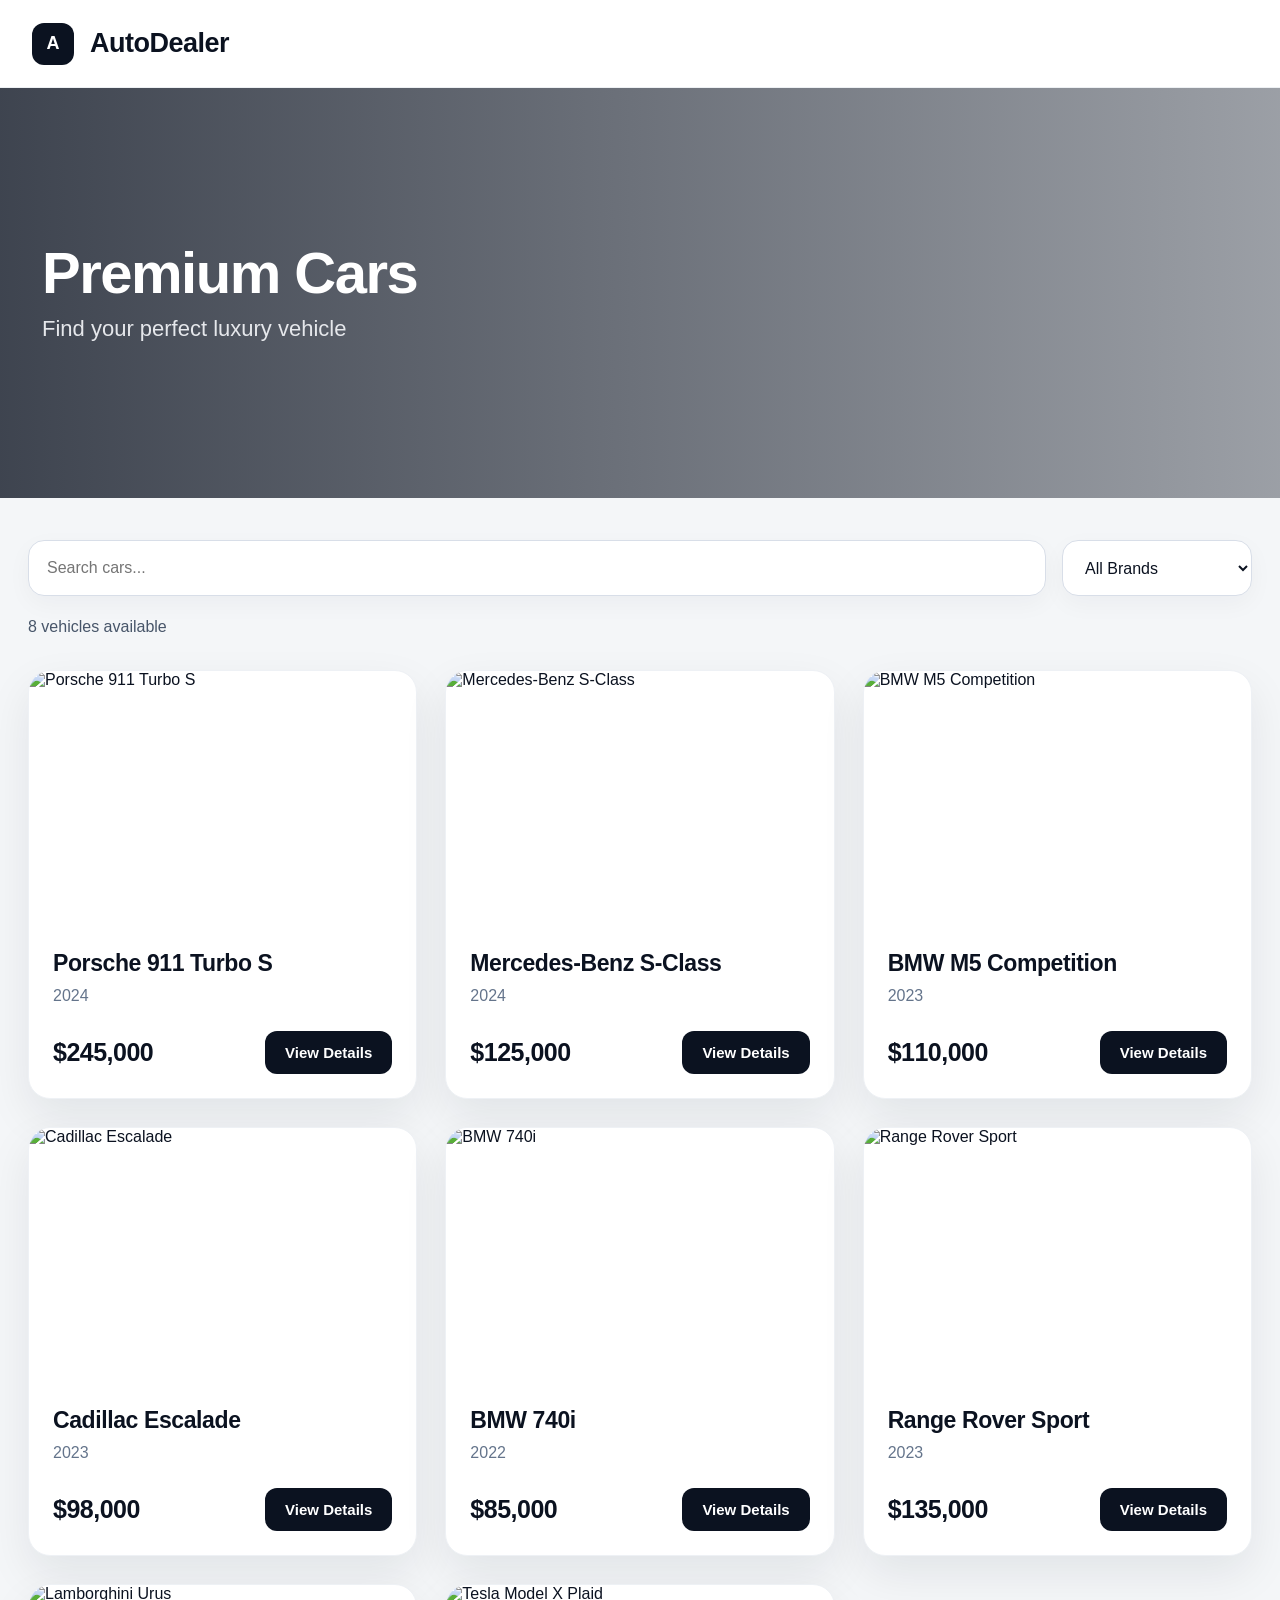
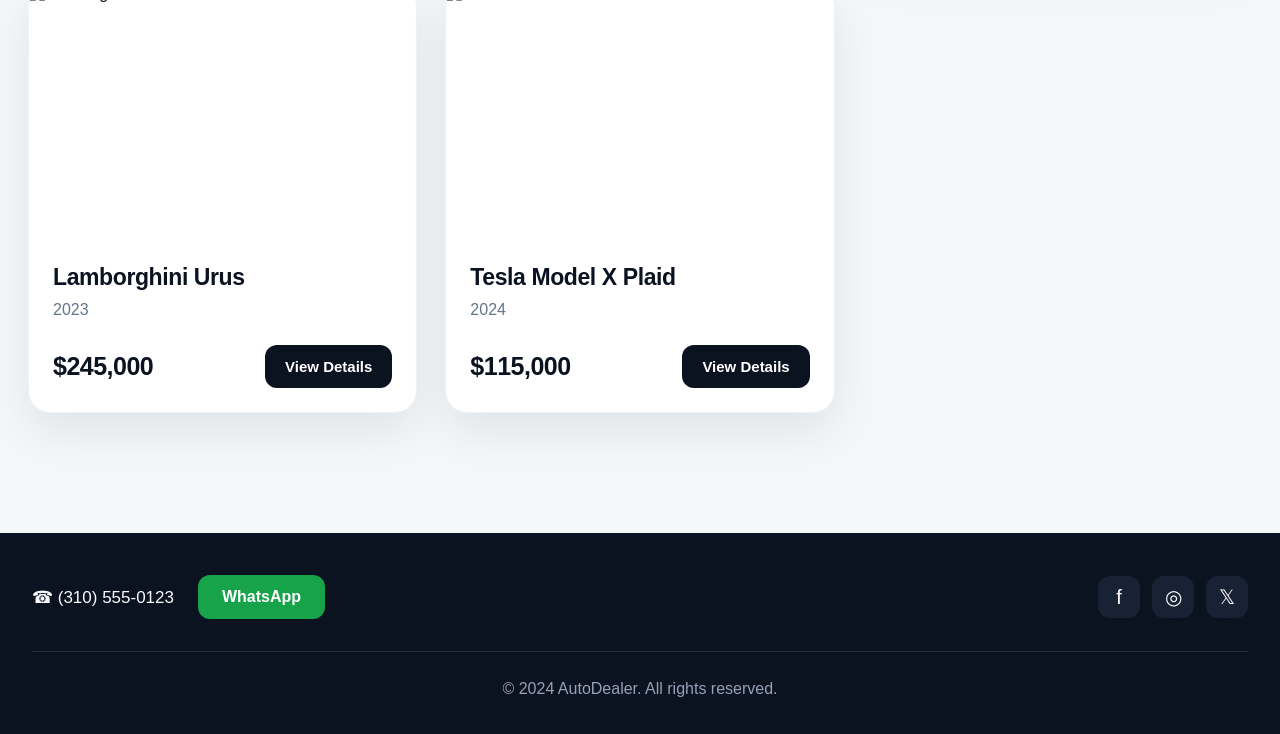
==== index.html @ a1fd7e50 "Initial dealership demo" ====
<!DOCTYPE html>
<html lang="en">
<head>
  <meta charset="UTF-8" />
  <meta name="viewport" content="width=device-width, initial-scale=1.0" />
  <title>AutoDealer</title>
  <link rel="stylesheet" href="style.css" />
</head>
<body>

  <header class="header">
    <div class="logo-box">A</div>
    <h1>AutoDealer</h1>
  </header>

  <section class="hero">
    <div class="hero-overlay">
      <h2>Premium Cars</h2>
      <p>Find your perfect luxury vehicle</p>
    </div>
  </section>

  <main class="container">
    <div class="filters">
      <input type="text" id="searchInput" placeholder="Search cars..." />
      <select id="brandFilter">
        <option value="all">All Brands</option>
      </select>
    </div>

    <p id="carCount" class="car-count"></p>

    <div id="carsGrid" class="cars-grid"></div>
  </main>

  <footer class="footer">
    <div class="footer-top">
      <div class="phone">☎ (310) 555-0123</div>
      <a class="whatsapp" href="https://wa.me/96170123456" target="_blank">WhatsApp</a>

      <div class="socials">
        <a href="#">f</a>
        <a href="#">◎</a>
        <a href="#">𝕏</a>
      </div>
    </div>

    <div class="footer-bottom">
      © 2024 AutoDealer. All rights reserved.
    </div>
  </footer>

  <script src="script.js"></script>
</body>
</html>
---- style.css ----
* {
    margin: 0;
    padding: 0;
    box-sizing: border-box;
  }
  
  body {
    font-family: Inter, Arial, sans-serif;
    background: #f4f6f8;
    color: #0b1220;
  }
  
  .header {
    height: 88px;
    background: #ffffff;
    display: flex;
    align-items: center;
    gap: 16px;
    padding: 0 32px;
    border-bottom: 1px solid #edf0f3;
  }
  
  .logo-box {
    width: 42px;
    height: 42px;
    background: #0b1220;
    color: #ffffff;
    border-radius: 12px;
    display: flex;
    align-items: center;
    justify-content: center;
    font-weight: 800;
    font-size: 18px;
  }
  
  .header h1 {
    font-size: 27px;
    font-weight: 800;
    letter-spacing: -0.5px;
  }
  
  .hero {
    height: 410px;
  
    background:
    linear-gradient(
      90deg,
      rgba(11,18,32,.78),
      rgba(11,18,32,.38)
    ),
    url("https://images.pexels.com/photos/3802510/pexels-photo-3802510.jpeg");
  
    background-size: cover;
    background-position: center;
    background-repeat: no-repeat;
  
    display: flex;
    align-items: center;
  }
  
  .hero-overlay {
    padding-left: 42px;
    color: white;
  }
  
  .hero h2 {
    font-size: 58px;
    line-height: 1;
    font-weight: 900;
    letter-spacing: -1.5px;
    margin-bottom: 14px;
  }
  
  .hero p {
    font-size: 22px;
    color: #e5e7eb;
  }
  
  .container {
    max-width: 1380px;
    margin: 0 auto;
    padding: 42px 28px 120px;
  }
  
  .filters {
    display: grid;
    grid-template-columns: 1fr 190px;
    gap: 16px;
    margin-bottom: 22px;
  }
  
  .filters input,
  .filters select {
    height: 56px;
    border: 1px solid #d8dee8;
    border-radius: 16px;
    padding: 0 18px;
    font-size: 16px;
    background: #ffffff;
    color: #0b1220;
    outline: none;
    box-shadow: 0 8px 24px rgba(15, 23, 42, 0.04);
  }
  
  .filters input:focus,
  .filters select:focus {
    border-color: #0b1220;
  }
  
  .car-count {
    font-size: 16px;
    color: #475569;
    margin-bottom: 34px;
  }
  
  .cars-grid {
    display: grid;
    grid-template-columns: repeat(3, 1fr);
    gap: 28px;
  }
  
  .car-card {
    background: #ffffff;
    border-radius: 22px;
    overflow: hidden;
    border: 1px solid #eef1f5;
    box-shadow: 0 18px 45px rgba(15, 23, 42, 0.08);
    transition: 0.25s ease;
  }
  
  .car-card:hover {
    transform: translateY(-6px);
    box-shadow: 0 24px 60px rgba(15, 23, 42, 0.13);
  }
  
  .car-card img {
    width: 100%;
    height: 255px;
    object-fit: cover;
    display: block;
  }
  
  .car-info {
    padding: 24px;
  }
  
  .car-info h3 {
    font-size: 23px;
    font-weight: 850;
    letter-spacing: -0.4px;
    margin-bottom: 10px;
  }
  
  .year {
    color: #64748b;
    font-size: 16px;
    margin-bottom: 26px;
  }
  
  .car-bottom {
    display: flex;
    align-items: center;
    justify-content: space-between;
    gap: 16px;
  }
  
  .price {
    font-size: 25px;
    font-weight: 900;
    letter-spacing: -0.5px;
  }
  
  .details-btn {
    background: #0b1220;
    color: #ffffff;
    padding: 13px 20px;
    border-radius: 12px;
    text-decoration: none;
    font-size: 15px;
    font-weight: 800;
    transition: 0.2s ease;
    white-space: nowrap;
  }
  
  .details-btn:hover {
    background: #1e293b;
  }
  
  .footer {
    background: #0b1220;
    color: white;
    padding: 42px 32px 36px;
  }
  
  .footer-top {
    max-width: 1380px;
    margin: 0 auto;
    display: flex;
    align-items: center;
    gap: 24px;
  }
  
  .phone {
    font-size: 17px;
    color: #f8fafc;
  }
  
  .whatsapp {
    background: #16a34a;
    color: white;
    text-decoration: none;
    padding: 13px 24px;
    border-radius: 12px;
    font-weight: 800;
  }
  
  .socials {
    margin-left: auto;
    display: flex;
    gap: 12px;
  }
  
  .socials a {
    width: 42px;
    height: 42px;
    background: #182235;
    color: white;
    text-decoration: none;
    border-radius: 12px;
    display: flex;
    align-items: center;
    justify-content: center;
    font-size: 20px;
  }
  
  .footer-bottom {
    max-width: 1380px;
    margin: 32px auto 0;
    border-top: 1px solid #1f2a3d;
    padding-top: 28px;
    text-align: center;
    color: #94a3b8;
  }
  .details-page {
    max-width: 1380px;
    margin: 0 auto;
    padding: 42px 28px 100px;
  }
  
  .back-link {
    display: inline-block;
    margin-bottom: 28px;
    color: #334155;
    text-decoration: none;
    font-size: 17px;
    font-weight: 600;
  }
  
  .details-card {
    background: #ffffff;
    border: 1px solid #eef1f5;
    border-radius: 24px;
    overflow: hidden;
    box-shadow: 0 22px 55px rgba(15, 23, 42, 0.08);
  }
  
  .main-image-wrap {
    height: 480px;
    background: #e5e7eb;
  }
  
  .main-image-wrap img {
    width: 100%;
    height: 100%;
    object-fit: cover;
  }
  
  .thumbs {
    display: flex;
    gap: 12px;
    padding: 20px;
    background: #f8fafc;
  }
  
  .thumb {
    width: 100px;
    height: 76px;
    border: 2px solid transparent;
    border-radius: 12px;
    overflow: hidden;
    padding: 0;
    cursor: pointer;
    background: white;
  }
  
  .thumb.active {
    border-color: #0b1220;
  }
  
  .thumb img {
    width: 100%;
    height: 100%;
    object-fit: cover;
  }
  
  .details-info {
    display: flex;
    justify-content: space-between;
    gap: 30px;
    padding: 44px 40px 24px;
  }
  
  .details-info h2 {
    font-size: 42px;
    font-weight: 900;
    letter-spacing: -1px;
    margin-bottom: 12px;
  }
  
  .details-year {
    font-size: 18px;
    color: #64748b;
  }
  
  .details-price {
    font-size: 42px;
    font-weight: 900;
    letter-spacing: -1px;
  }
  
  .section-title {
    padding: 0 40px;
    margin-top: 30px;
    font-size: 26px;
  }
  
  .specs {
    display: grid;
    grid-template-columns: repeat(3, 1fr);
    padding: 26px 40px 34px;
    gap: 30px;
  }
  
  .specs span {
    display: block;
    color: #64748b;
    font-size: 16px;
    margin-bottom: 8px;
  }
  
  .specs strong {
    font-size: 18px;
  }
  
  .line {
    height: 1px;
    background: #e2e8f0;
    margin: 0 40px;
  }
  
  .description {
    padding: 22px 40px 30px;
    font-size: 20px;
    line-height: 1.7;
    color: #334155;
  }
  
  .details-actions {
    display: grid;
    grid-template-columns: 1fr 200px;
    gap: 16px;
    padding: 0 40px 40px;
  }
  
  .whatsapp-big {
    height: 60px;
    background: #16a34a;
    color: white;
    border-radius: 12px;
    text-decoration: none;
    display: flex;
    align-items: center;
    justify-content: center;
    font-weight: 800;
    font-size: 18px;
  }
  
  .back-btn {
    height: 60px;
    background: #f1f5f9;
    color: #0b1220;
    border-radius: 12px;
    text-decoration: none;
    display: flex;
    align-items: center;
    justify-content: center;
    font-weight: 800;
  }
  .admin-page {
    max-width: 1200px;
    margin: 0 auto;
    padding: 45px 28px 100px;
  }
  
  .admin-top {
    display: flex;
    justify-content: space-between;
    align-items: center;
    margin-bottom: 35px;
  }
  
  .admin-top h2 {
    font-size: 38px;
    font-weight: 900;
  }
  
  .admin-top p {
    color: #64748b;
    margin-top: 8px;
  }
  
  .back-btn-admin {
    background: #0b1220;
    color: white;
    text-decoration: none;
    padding: 14px 22px;
    border-radius: 12px;
    font-weight: 800;
  }
  
  .admin-form {
    background: white;
    border: 1px solid #eef1f5;
    border-radius: 24px;
    padding: 28px;
    display: grid;
    grid-template-columns: repeat(2, 1fr);
    gap: 18px;
    box-shadow: 0 18px 45px rgba(15, 23, 42, 0.08);
    margin-bottom: 40px;
  }
  
  .admin-form input,
  .admin-form textarea {
    height: 54px;
    border: 1px solid #d8dee8;
    border-radius: 14px;
    padding: 0 16px;
    font-size: 15px;
    outline: none;
  }
  
  .admin-form textarea {
    grid-column: span 2;
    height: 120px;
    padding-top: 16px;
    resize: none;
  }
  
  .admin-form button {
    grid-column: span 2;
    height: 58px;
    background: #0b1220;
    color: white;
    border: none;
    border-radius: 14px;
    font-size: 17px;
    font-weight: 900;
    cursor: pointer;
  }
  
  .admin-cars-list {
    display: grid;
    gap: 18px;
  }
  
  .admin-car-item {
    background: white;
    border: 1px solid #eef1f5;
    border-radius: 20px;
    padding: 18px;
    display: grid;
    grid-template-columns: 130px 1fr auto;
    gap: 20px;
    align-items: center;
    box-shadow: 0 12px 30px rgba(15, 23, 42, 0.06);
  }
  
  .admin-car-item img {
    width: 130px;
    height: 90px;
    object-fit: cover;
    border-radius: 14px;
  }
  
  .admin-car-item h3 {
    font-size: 20px;
    margin-bottom: 6px;
  }
  
  .admin-car-item p {
    color: #64748b;
  }
  
  .admin-actions {
    display: flex;
    gap: 10px;
  }
  
  .edit-btn,
  .delete-btn {
    border: none;
    padding: 12px 18px;
    border-radius: 12px;
    font-weight: 800;
    cursor: pointer;
  }
  
  .edit-btn {
    background: #f1f5f9;
    color: #0b1220;
  }
  
  .delete-btn {
    background: #ef4444;
    color: white;
  }
  /* MOBILE FIX */
@media (max-width: 700px) {
    body {
      background: #f6f7f9;
    }
  
    .header {
      height: 86px;
      padding: 0 22px;
    }
  
    .logo-box {
      width: 34px;
      height: 34px;
      border-radius: 7px;
      font-size: 15px;
    }
  
    .header h1 {
      font-size: 21px;
    }
  
    .hero {
      height: 255px;
      background-position: center;
    }
  
    .hero-overlay {
      padding-left: 22px;
    }
  
    .hero h2 {
      font-size: 30px;
      letter-spacing: -0.5px;
    }
  
    .hero p {
      font-size: 16px;
    }
  
    .container {
      padding: 26px 14px 70px;
    }
  
    .filters {
      grid-template-columns: 1fr;
      gap: 12px;
    }
  
    .filters input,
    .filters select {
      height: 45px;
      border-radius: 9px;
      font-size: 13px;
    }
  
    .car-count {
      font-size: 13px;
      margin-bottom: 28px;
    }
  
    .cars-grid {
      grid-template-columns: 1fr;
      gap: 26px;
    }
  
    .car-card {
      border-radius: 8px;
      box-shadow: 0 8px 20px rgba(15, 23, 42, 0.1);
    }
  
    .car-card img {
      height: 150px;
    }
  
    .car-info {
      padding: 18px 14px;
    }
  
    .car-info h3 {
      font-size: 16px;
    }
  
    .year {
      font-size: 13px;
      margin-bottom: 18px;
    }
  
    .price {
      font-size: 20px;
    }
  
    .details-btn {
      font-size: 12px;
      padding: 10px 14px;
      border-radius: 5px;
      background: #2563eb;
    }
  
    .footer {
      padding: 28px 14px 26px;
    }
  
    .footer-top {
      flex-direction: column;
      justify-content: center;
      gap: 16px;
    }
  
    .phone {
      font-size: 13px;
    }
  
    .whatsapp {
      padding: 10px 18px;
      border-radius: 5px;
      font-size: 13px;
    }
  
    .socials {
      margin-left: 0;
      gap: 10px;
    }
  
    .socials a {
      width: 30px;
      height: 30px;
      border-radius: 5px;
      font-size: 15px;
    }
  
    .footer-bottom {
      font-size: 12px;
      margin-top: 22px;
      padding-top: 22px;
    }
  
    /* DETAILS MOBILE */
    .details-page {
      padding: 26px 14px 70px;
    }
  
    .back-link {
      font-size: 14px;
      margin-bottom: 20px;
    }
  
    .details-card {
      border-radius: 8px;
    }
  
    .main-image-wrap {
      height: 300px;
    }
  
    .thumbs {
      display: none;
    }
  
    .details-info {
      padding: 24px 26px 10px;
      display: grid;
      grid-template-columns: 1fr auto;
      align-items: start;
      gap: 18px;
    }
  
    .details-info h2 {
      font-size: 26px;
      line-height: 1.1;
    }
  
    .details-price {
      font-size: 26px;
      white-space: nowrap;
    }
  
    .details-year {
      font-size: 14px;
    }
  
    .section-title {
      padding: 0 26px;
      font-size: 18px;
      margin-top: 26px;
    }
  
    .specs {
      grid-template-columns: repeat(3, 1fr);
      padding: 18px 26px 24px;
      gap: 12px;
    }
  
    .specs span {
      font-size: 11px;
    }
  
    .specs strong {
      font-size: 12px;
    }
  
    .line {
      margin: 0 26px;
    }
  
    .description {
      padding: 18px 26px 26px;
      font-size: 14px;
      line-height: 1.6;
    }
  
    .details-actions {
      grid-template-columns: 1fr 1fr;
      padding: 0 26px 26px;
      gap: 10px;
    }
  
    .whatsapp-big,
    .back-btn {
      height: 58px;
      font-size: 13px;
      border-radius: 5px;
      text-align: center;
      padding: 0 10px;
    }
  }
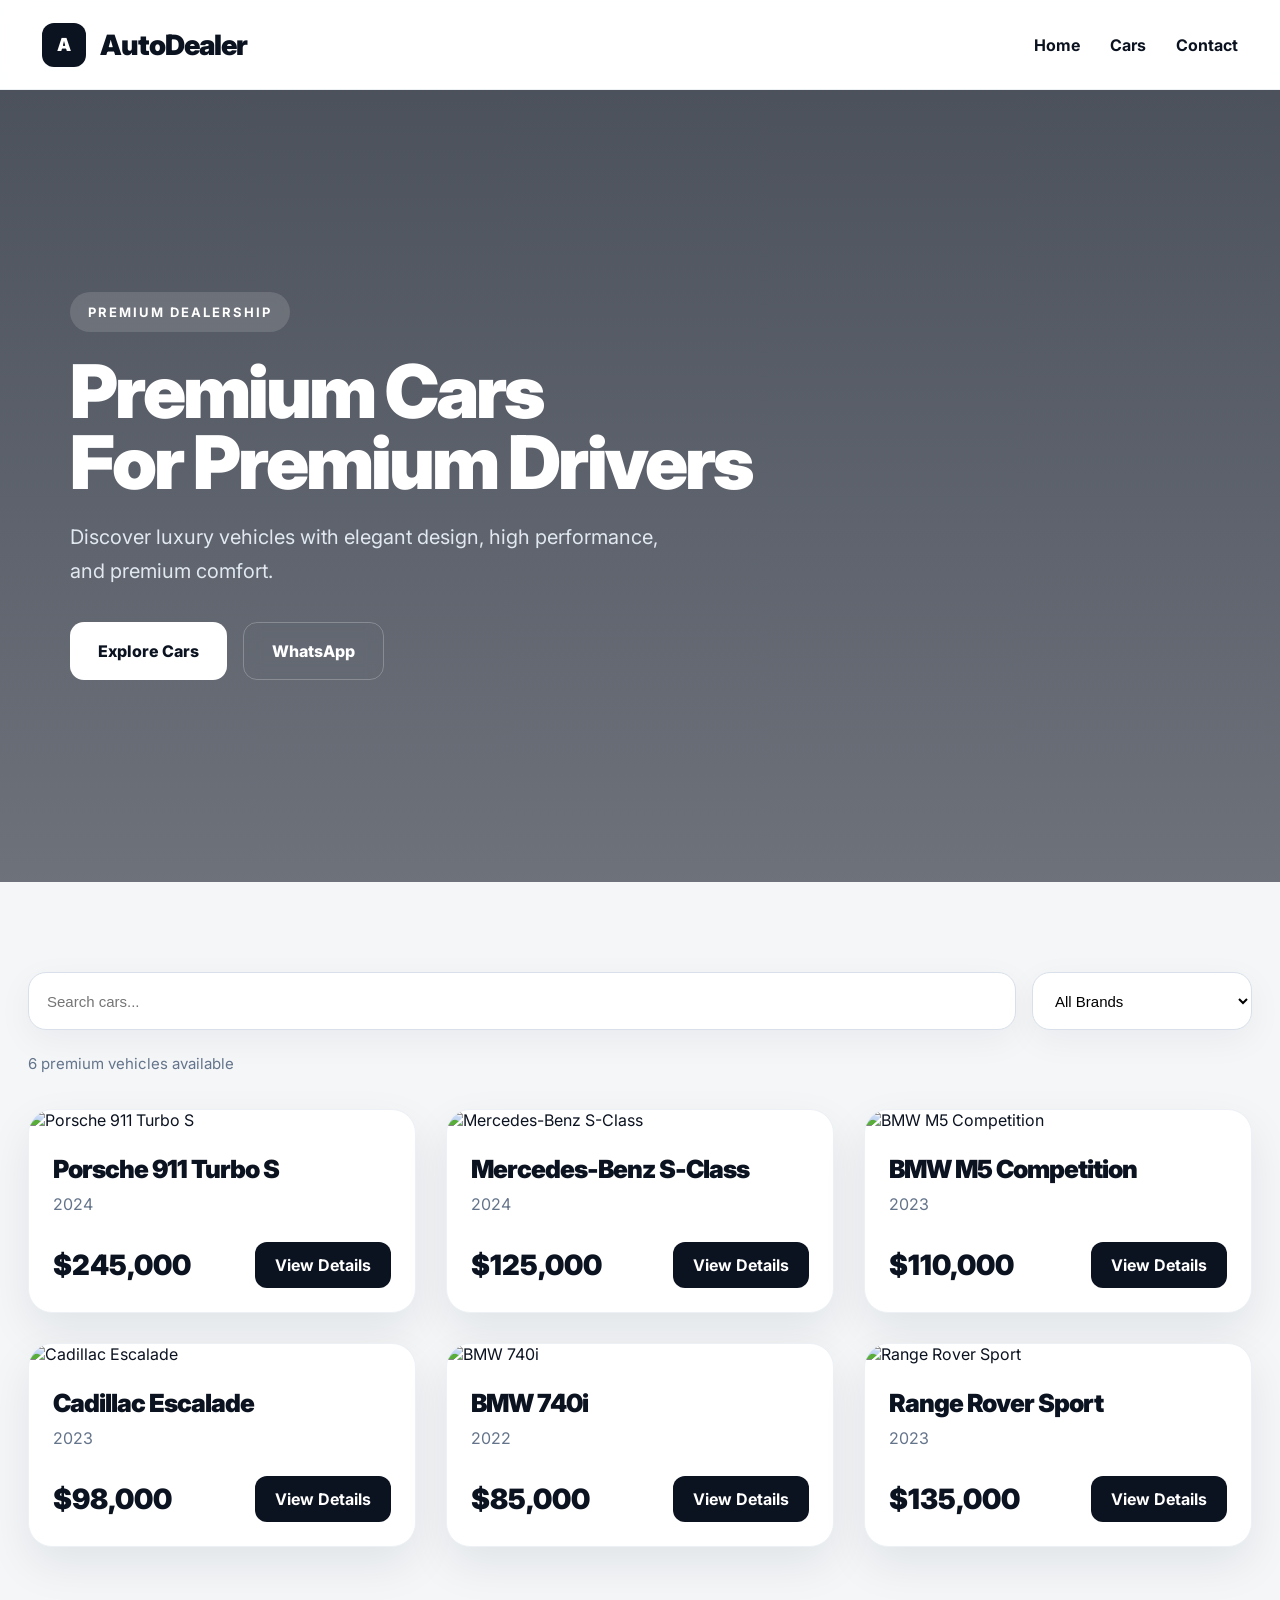
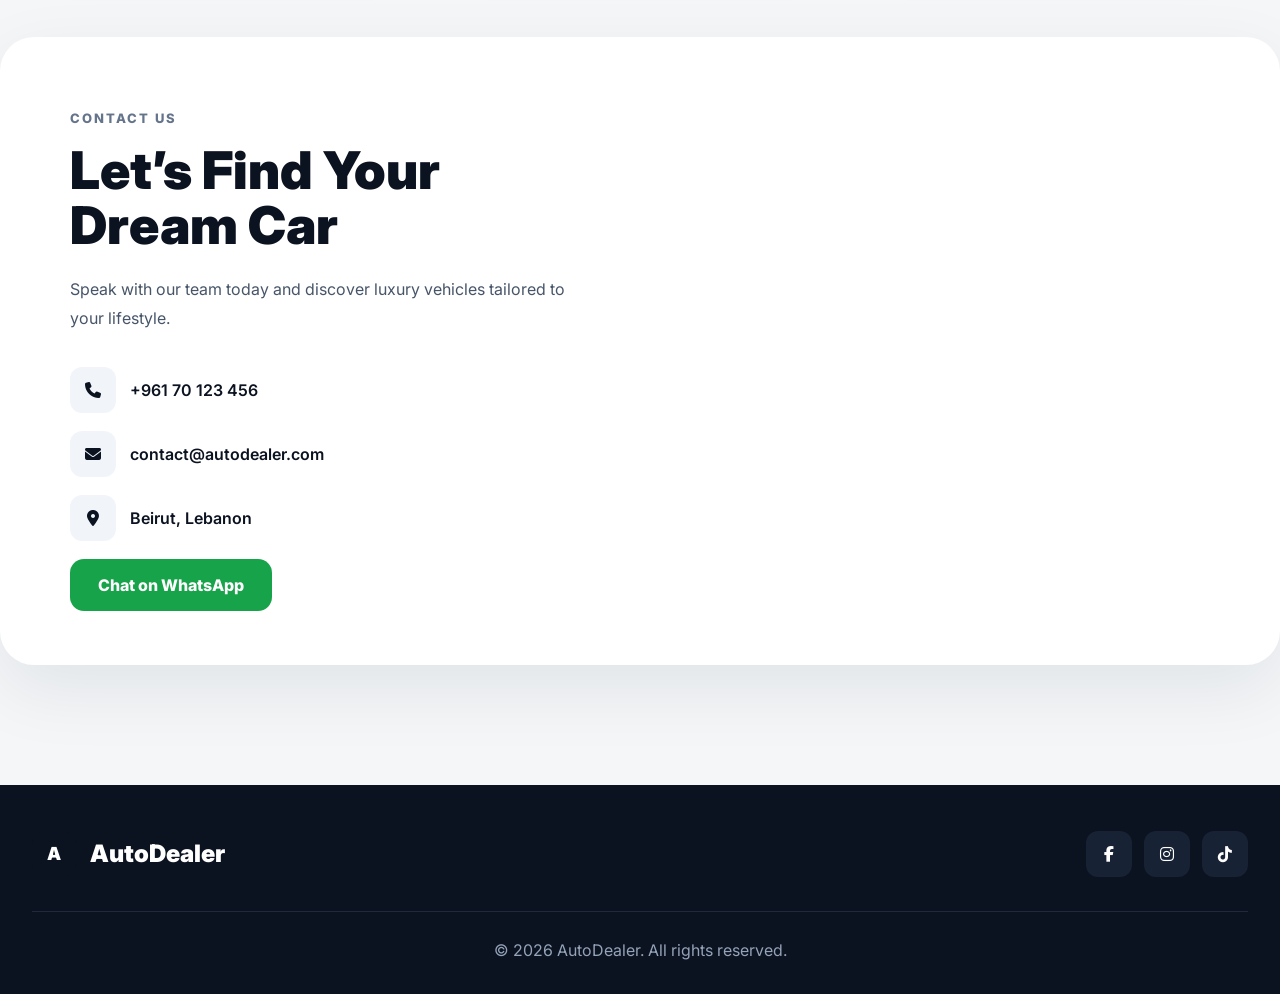
==== commit 77f5ef57: "update" ====
--- a/index.html
+++ b/index.html
@@ -3,53 +3,205 @@
 <head>
   <meta charset="UTF-8" />
   <meta name="viewport" content="width=device-width, initial-scale=1.0" />
+
   <title>AutoDealer</title>
+
+  <!-- FONT -->
+  <link rel="preconnect" href="https://fonts.googleapis.com">
+  <link rel="preconnect" href="https://fonts.gstatic.com" crossorigin>
+
+  <link href="https://fonts.googleapis.com/css2?family=Inter:wght@400;500;600;700;800;900&display=swap" rel="stylesheet">
+
+  <!-- ICONS -->
+  <link
+    rel="stylesheet"
+    href="https://cdnjs.cloudflare.com/ajax/libs/font-awesome/6.5.2/css/all.min.css"
+  />
+
   <link rel="stylesheet" href="style.css" />
 </head>
+
 <body>
 
+  <!-- LOADER -->
+  <div class="loader" id="loader">
+    <div class="loader-content">
+      <div class="loader-logo">A</div>
+      <p>AutoDealer</p>
+    </div>
+  </div>
+
+  <!-- HEADER -->
   <header class="header">
-    <div class="logo-box">A</div>
-    <h1>AutoDealer</h1>
+    <div class="header-left">
+      <div class="logo-box">A</div>
+      <h1>AutoDealer</h1>
+    </div>
+
+    <nav class="nav">
+      <a href="#home">Home</a>
+      <a href="#cars">Cars</a>
+      <a href="#contact">Contact</a>
+    </nav>
   </header>
 
-  <section class="hero">
+  <!-- HERO -->
+  <section class="hero" id="home">
+
     <div class="hero-overlay">
-      <h2>Premium Cars</h2>
-      <p>Find your perfect luxury vehicle</p>
-    </div>
+
+      <span class="hero-tag">
+        PREMIUM DEALERSHIP
+      </span>
+
+      <h2>
+        Premium Cars <br />
+        For Premium Drivers
+      </h2>
+
+      <p>
+        Discover luxury vehicles with elegant design,
+        high performance, and premium comfort.
+      </p>
+
+      <div class="hero-buttons">
+        <a href="#cars" class="hero-btn dark-btn">
+          Explore Cars
+        </a>
+
+        <a
+          href="https://wa.me/96170123456"
+          target="_blank"
+          class="hero-btn light-btn"
+        >
+          WhatsApp
+        </a>
+      </div>
+
+    </div>
+
   </section>
 
-  <main class="container">
-    <div class="filters">
-      <input type="text" id="searchInput" placeholder="Search cars..." />
+  <!-- MAIN -->
+  <main class="container" id="cars">
+
+    <!-- FILTERS -->
+    <div class="filters fade-up">
+
+      <input
+        type="text"
+        id="searchInput"
+        placeholder="Search cars..."
+      />
+
       <select id="brandFilter">
         <option value="all">All Brands</option>
       </select>
-    </div>
-
-    <p id="carCount" class="car-count"></p>
-
+
+    </div>
+
+    <p id="carCount" class="car-count fade-up"></p>
+
+    <!-- CARS -->
     <div id="carsGrid" class="cars-grid"></div>
+
   </main>
 
+  <!-- CONTACT SECTION -->
+  <section class="contact-section fade-up" id="contact">
+
+    <div class="contact-left">
+
+      <span class="contact-small">
+        CONTACT US
+      </span>
+
+      <h2>
+        Let’s Find Your <br />
+        Dream Car
+      </h2>
+
+      <p>
+        Speak with our team today and discover luxury
+        vehicles tailored to your lifestyle.
+      </p>
+
+      <div class="contact-items">
+
+        <div class="contact-item">
+          <i class="fa-solid fa-phone"></i>
+          <span>+961 70 123 456</span>
+        </div>
+
+        <div class="contact-item">
+          <i class="fa-solid fa-envelope"></i>
+          <span>contact@autodealer.com</span>
+        </div>
+
+        <div class="contact-item">
+          <i class="fa-solid fa-location-dot"></i>
+          <span>Beirut, Lebanon</span>
+        </div>
+
+      </div>
+
+      <a
+        href="https://wa.me/96170123456"
+        target="_blank"
+        class="contact-whatsapp"
+      >
+        Chat on WhatsApp
+      </a>
+
+    </div>
+
+    <div class="contact-right">
+
+      <iframe
+        src="https://www.google.com/maps?q=beirut%20lebanon&output=embed"
+        loading="lazy"
+        allowfullscreen
+      ></iframe>
+
+    </div>
+
+  </section>
+
+  <!-- FOOTER -->
   <footer class="footer">
+
     <div class="footer-top">
-      <div class="phone">☎ (310) 555-0123</div>
-      <a class="whatsapp" href="https://wa.me/96170123456" target="_blank">WhatsApp</a>
+
+      <div class="footer-brand">
+        <div class="logo-box">A</div>
+        <h3>AutoDealer</h3>
+      </div>
 
       <div class="socials">
-        <a href="#">f</a>
-        <a href="#">◎</a>
-        <a href="#">𝕏</a>
-      </div>
+
+        <a href="#">
+          <i class="fab fa-facebook-f"></i>
+        </a>
+
+        <a href="#">
+          <i class="fab fa-instagram"></i>
+        </a>
+
+        <a href="#">
+          <i class="fab fa-tiktok"></i>
+        </a>
+
+      </div>
+
     </div>
 
     <div class="footer-bottom">
-      © 2024 AutoDealer. All rights reserved.
-    </div>
+      © 2026 AutoDealer. All rights reserved.
+    </div>
+
   </footer>
 
   <script src="script.js"></script>
+
 </body>
 </html>
--- a/style.css
+++ b/style.css
@@ -1,753 +1,679 @@
 * {
-    margin: 0;
-    padding: 0;
-    box-sizing: border-box;
-  }
-  
-  body {
-    font-family: Inter, Arial, sans-serif;
-    background: #f4f6f8;
-    color: #0b1220;
-  }
-  
-  .header {
-    height: 88px;
-    background: #ffffff;
-    display: flex;
-    align-items: center;
-    gap: 16px;
-    padding: 0 32px;
-    border-bottom: 1px solid #edf0f3;
-  }
-  
-  .logo-box {
-    width: 42px;
-    height: 42px;
-    background: #0b1220;
-    color: #ffffff;
-    border-radius: 12px;
-    display: flex;
-    align-items: center;
-    justify-content: center;
-    font-weight: 800;
-    font-size: 18px;
-  }
-  
-  .header h1 {
-    font-size: 27px;
-    font-weight: 800;
-    letter-spacing: -0.5px;
-  }
-  
-  .hero {
-    height: 410px;
-  
-    background:
+  margin: 0;
+  padding: 0;
+  box-sizing: border-box;
+}
+
+html {
+  scroll-behavior: smooth;
+}
+
+body {
+  font-family: "Inter", sans-serif;
+  background: #f4f6f8;
+  color: #0b1220;
+  overflow-x: hidden;
+}
+
+/* LOADER */
+
+.loader {
+  position: fixed;
+  inset: 0;
+  background: #0b1220;
+  z-index: 9999;
+
+  display: flex;
+  align-items: center;
+  justify-content: center;
+
+  transition: 0.5s ease;
+}
+
+.loader.hide {
+  opacity: 0;
+  visibility: hidden;
+}
+
+.loader-content {
+  text-align: center;
+}
+
+.loader-logo {
+  width: 82px;
+  height: 82px;
+  border-radius: 24px;
+  background: white;
+  color: #0b1220;
+
+  display: flex;
+  align-items: center;
+  justify-content: center;
+
+  font-size: 34px;
+  font-weight: 900;
+
+  margin: 0 auto 18px;
+
+  animation: pulse 1.2s infinite;
+}
+
+.loader-content p {
+  color: white;
+  font-size: 18px;
+  font-weight: 700;
+  letter-spacing: 3px;
+}
+
+@keyframes pulse {
+  0% {
+    transform: scale(1);
+  }
+
+  50% {
+    transform: scale(1.08);
+  }
+
+  100% {
+    transform: scale(1);
+  }
+}
+
+/* HEADER */
+
+.header {
+  height: 90px;
+  background: rgba(255,255,255,0.92);
+
+  backdrop-filter: blur(10px);
+
+  position: sticky;
+  top: 0;
+  z-index: 1000;
+
+  display: flex;
+  align-items: center;
+  justify-content: space-between;
+
+  padding: 0 42px;
+
+  border-bottom: 1px solid #edf0f3;
+}
+
+.header-left {
+  display: flex;
+  align-items: center;
+  gap: 14px;
+}
+
+.logo-box {
+  width: 44px;
+  height: 44px;
+
+  border-radius: 12px;
+
+  background: #0b1220;
+  color: white;
+
+  display: flex;
+  align-items: center;
+  justify-content: center;
+
+  font-weight: 900;
+  font-size: 18px;
+}
+
+.header h1 {
+  font-size: 28px;
+  font-weight: 900;
+  letter-spacing: -1px;
+}
+
+.nav {
+  display: flex;
+  gap: 30px;
+}
+
+.nav a {
+  text-decoration: none;
+  color: #0b1220;
+  font-weight: 700;
+  position: relative;
+}
+
+.nav a::after {
+  content: "";
+  position: absolute;
+  left: 0;
+  bottom: -6px;
+
+  width: 0%;
+  height: 2px;
+
+  background: #0b1220;
+
+  transition: 0.3s ease;
+}
+
+.nav a:hover::after {
+  width: 100%;
+}
+
+/* HERO */
+
+.hero {
+  min-height: 88vh;
+
+  background:
     linear-gradient(
-      90deg,
-      rgba(11,18,32,.78),
-      rgba(11,18,32,.38)
+      rgba(11,18,32,.72),
+      rgba(11,18,32,.58)
     ),
     url("https://images.pexels.com/photos/3802510/pexels-photo-3802510.jpeg");
-  
-    background-size: cover;
-    background-position: center;
-    background-repeat: no-repeat;
-  
-    display: flex;
-    align-items: center;
-  }
-  
+
+  background-size: cover;
+  background-position: center;
+
+  display: flex;
+  align-items: center;
+
+  position: relative;
+}
+
+.hero-overlay {
+  max-width: 760px;
+  padding-left: 70px;
+
+  animation: heroFade 1s ease;
+}
+
+@keyframes heroFade {
+  from {
+    opacity: 0;
+    transform: translateY(30px);
+  }
+
+  to {
+    opacity: 1;
+    transform: translateY(0);
+  }
+}
+
+.hero-tag {
+  display: inline-block;
+
+  background: rgba(255,255,255,0.14);
+
+  color: white;
+
+  padding: 12px 18px;
+
+  border-radius: 999px;
+
+  font-size: 13px;
+  font-weight: 700;
+  letter-spacing: 2px;
+
+  margin-bottom: 24px;
+
+  backdrop-filter: blur(6px);
+}
+
+.hero h2 {
+  font-size: 74px;
+  line-height: 0.96;
+  color: white;
+
+  font-weight: 900;
+  letter-spacing: -3px;
+
+  margin-bottom: 22px;
+}
+
+.hero p {
+  font-size: 20px;
+  line-height: 1.7;
+  color: #e2e8f0;
+
+  max-width: 620px;
+
+  margin-bottom: 34px;
+}
+
+.hero-buttons {
+  display: flex;
+  gap: 16px;
+}
+
+.hero-btn {
+  height: 58px;
+  padding: 0 28px;
+
+  border-radius: 14px;
+
+  display: flex;
+  align-items: center;
+  justify-content: center;
+
+  text-decoration: none;
+  font-weight: 800;
+
+  transition: 0.3s ease;
+}
+
+.dark-btn {
+  background: white;
+  color: #0b1220;
+}
+
+.dark-btn:hover {
+  transform: translateY(-3px);
+}
+
+.light-btn {
+  border: 1px solid rgba(255,255,255,0.24);
+  color: white;
+  backdrop-filter: blur(8px);
+}
+
+.light-btn:hover {
+  background: rgba(255,255,255,0.08);
+}
+
+/* MAIN */
+
+.container {
+  max-width: 1380px;
+  margin: 0 auto;
+  padding: 90px 28px;
+}
+
+/* FILTERS */
+
+.filters {
+  display: grid;
+  grid-template-columns: 1fr 220px;
+  gap: 16px;
+
+  margin-bottom: 24px;
+}
+
+.filters input,
+.filters select {
+  height: 58px;
+
+  border-radius: 18px;
+
+  border: 1px solid #d9e0ea;
+
+  background: white;
+
+  padding: 0 18px;
+
+  font-size: 15px;
+
+  outline: none;
+
+  transition: 0.3s ease;
+
+  box-shadow: 0 10px 35px rgba(15,23,42,0.05);
+}
+
+.filters input:focus,
+.filters select:focus {
+  border-color: #0b1220;
+}
+
+.car-count {
+  color: #64748b;
+  margin-bottom: 36px;
+  font-size: 15px;
+}
+
+/* CARS GRID */
+
+.cars-grid {
+  display: grid;
+  grid-template-columns: repeat(3, 1fr);
+  gap: 30px;
+}
+
+.car-card {
+  background: white;
+
+  border-radius: 24px;
+
+  overflow: hidden;
+
+  border: 1px solid #edf1f5;
+
+  box-shadow: 0 18px 45px rgba(15,23,42,0.08);
+
+  transition: 0.35s ease;
+
+  cursor: pointer;
+}
+
+.car-card:hover {
+  transform: translateY(-8px);
+  box-shadow: 0 24px 65px rgba(15,23,42,0.13);
+}
+
+.car-card img {
+  width: 100%;
+  height: 260px;
+  object-fit: cover;
+
+  transition: 0.4s ease;
+}
+
+.car-card:hover img {
+  transform: scale(1.04);
+}
+
+.car-info {
+  padding: 24px;
+}
+
+.car-info h3 {
+  font-size: 25px;
+  font-weight: 900;
+  letter-spacing: -1px;
+
+  margin-bottom: 10px;
+}
+
+.year {
+  color: #64748b;
+  margin-bottom: 28px;
+}
+
+.car-bottom {
+  display: flex;
+  align-items: center;
+  justify-content: space-between;
+  gap: 14px;
+}
+
+.price {
+  font-size: 28px;
+  font-weight: 900;
+}
+
+.details-btn {
+  background: #0b1220;
+  color: white;
+
+  text-decoration: none;
+
+  padding: 13px 20px;
+
+  border-radius: 12px;
+
+  font-weight: 700;
+
+  transition: 0.3s ease;
+}
+
+.details-btn:hover {
+  background: #1e293b;
+}
+
+/* CONTACT */
+
+.contact-section {
+  max-width: 1380px;
+  margin: 0 auto 120px;
+
+  background: white;
+
+  border-radius: 34px;
+
+  overflow: hidden;
+
+  display: grid;
+  grid-template-columns: 1fr 1fr;
+
+  box-shadow: 0 24px 70px rgba(15,23,42,0.08);
+}
+
+.contact-left {
+  padding: 70px;
+}
+
+.contact-small {
+  display: inline-block;
+
+  font-size: 13px;
+  font-weight: 800;
+
+  letter-spacing: 2px;
+
+  color: #64748b;
+
+  margin-bottom: 18px;
+}
+
+.contact-left h2 {
+  font-size: 52px;
+  line-height: 1.05;
+
+  font-weight: 900;
+
+  margin-bottom: 22px;
+}
+
+.contact-left p {
+  color: #475569;
+  line-height: 1.8;
+
+  margin-bottom: 34px;
+}
+
+.contact-items {
+  display: flex;
+  flex-direction: column;
+  gap: 18px;
+
+  margin-bottom: 34px;
+}
+
+.contact-item {
+  display: flex;
+  align-items: center;
+  gap: 14px;
+
+  font-weight: 600;
+}
+
+.contact-item i {
+  width: 46px;
+  height: 46px;
+
+  border-radius: 12px;
+
+  background: #f1f5f9;
+  color: #0b1220;
+
+  display: flex;
+  align-items: center;
+  justify-content: center;
+}
+
+.contact-whatsapp {
+  width: fit-content;
+
+  background: #16a34a;
+  color: white;
+
+  text-decoration: none;
+
+  padding: 16px 28px;
+
+  border-radius: 14px;
+
+  font-weight: 800;
+
+  transition: 0.3s ease;
+}
+
+.contact-whatsapp:hover {
+  transform: translateY(-3px);
+}
+
+.contact-right iframe {
+  width: 100%;
+  height: 100%;
+  border: none;
+}
+
+/* FOOTER */
+
+.footer {
+  background: #0b1220;
+  color: white;
+
+  padding: 46px 32px 34px;
+}
+
+.footer-top {
+  max-width: 1380px;
+  margin: 0 auto;
+
+  display: flex;
+  align-items: center;
+  justify-content: space-between;
+}
+
+.footer-brand {
+  display: flex;
+  align-items: center;
+  gap: 14px;
+}
+
+.footer-brand h3 {
+  font-size: 24px;
+  font-weight: 900;
+}
+
+.socials {
+  display: flex;
+  gap: 12px;
+}
+
+.socials a {
+  width: 46px;
+  height: 46px;
+
+  border-radius: 12px;
+
+  background: #182235;
+  color: white;
+
+  display: flex;
+  align-items: center;
+  justify-content: center;
+
+  text-decoration: none;
+
+  transition: 0.3s ease;
+}
+
+.socials a:hover {
+  transform: translateY(-3px);
+  background: #243247;
+}
+
+.footer-bottom {
+  max-width: 1380px;
+  margin: 34px auto 0;
+
+  border-top: 1px solid #1f2a3d;
+
+  padding-top: 28px;
+
+  text-align: center;
+
+  color: #94a3b8;
+}
+
+/* SCROLL ANIMATIONS */
+
+.fade-up {
+  opacity: 0;
+  transform: translateY(40px);
+
+  transition: all 0.8s ease;
+}
+
+.fade-up.show {
+  opacity: 1;
+  transform: translateY(0);
+}
+
+/* MOBILE */
+
+@media (max-width: 900px) {
+
+  .header {
+    padding: 0 18px;
+  }
+
+  .nav {
+    display: none;
+  }
+
   .hero-overlay {
-    padding-left: 42px;
-    color: white;
-  }
-  
+    padding: 0 24px;
+  }
+
   .hero h2 {
-    font-size: 58px;
-    line-height: 1;
-    font-weight: 900;
-    letter-spacing: -1.5px;
-    margin-bottom: 14px;
-  }
-  
+    font-size: 42px;
+  }
+
   .hero p {
-    font-size: 22px;
-    color: #e5e7eb;
-  }
-  
+    font-size: 16px;
+  }
+
+  .hero-buttons {
+    flex-direction: column;
+  }
+
   .container {
-    max-width: 1380px;
-    margin: 0 auto;
-    padding: 42px 28px 120px;
-  }
-  
+    padding: 60px 16px;
+  }
+
   .filters {
-    display: grid;
-    grid-template-columns: 1fr 190px;
-    gap: 16px;
-    margin-bottom: 22px;
-  }
-  
-  .filters input,
-  .filters select {
-    height: 56px;
-    border: 1px solid #d8dee8;
-    border-radius: 16px;
-    padding: 0 18px;
-    font-size: 16px;
-    background: #ffffff;
-    color: #0b1220;
-    outline: none;
-    box-shadow: 0 8px 24px rgba(15, 23, 42, 0.04);
-  }
-  
-  .filters input:focus,
-  .filters select:focus {
-    border-color: #0b1220;
-  }
-  
-  .car-count {
-    font-size: 16px;
-    color: #475569;
-    margin-bottom: 34px;
-  }
-  
+    grid-template-columns: 1fr;
+  }
+
   .cars-grid {
-    display: grid;
-    grid-template-columns: repeat(3, 1fr);
-    gap: 28px;
-  }
-  
-  .car-card {
-    background: #ffffff;
-    border-radius: 22px;
-    overflow: hidden;
-    border: 1px solid #eef1f5;
-    box-shadow: 0 18px 45px rgba(15, 23, 42, 0.08);
-    transition: 0.25s ease;
-  }
-  
-  .car-card:hover {
-    transform: translateY(-6px);
-    box-shadow: 0 24px 60px rgba(15, 23, 42, 0.13);
-  }
-  
+    grid-template-columns: 1fr;
+  }
+
   .car-card img {
-    width: 100%;
-    height: 255px;
-    object-fit: cover;
-    display: block;
-  }
-  
-  .car-info {
-    padding: 24px;
-  }
-  
-  .car-info h3 {
-    font-size: 23px;
-    font-weight: 850;
-    letter-spacing: -0.4px;
-    margin-bottom: 10px;
-  }
-  
-  .year {
-    color: #64748b;
-    font-size: 16px;
-    margin-bottom: 26px;
-  }
-  
-  .car-bottom {
-    display: flex;
-    align-items: center;
-    justify-content: space-between;
-    gap: 16px;
-  }
-  
-  .price {
-    font-size: 25px;
-    font-weight: 900;
-    letter-spacing: -0.5px;
-  }
-  
-  .details-btn {
-    background: #0b1220;
-    color: #ffffff;
-    padding: 13px 20px;
-    border-radius: 12px;
-    text-decoration: none;
-    font-size: 15px;
-    font-weight: 800;
-    transition: 0.2s ease;
-    white-space: nowrap;
-  }
-  
-  .details-btn:hover {
-    background: #1e293b;
-  }
-  
-  .footer {
-    background: #0b1220;
-    color: white;
-    padding: 42px 32px 36px;
-  }
-  
+    height: 220px;
+  }
+
+  .contact-section {
+    grid-template-columns: 1fr;
+    margin: 0 16px 70px;
+  }
+
+  .contact-left {
+    padding: 36px 24px;
+  }
+
+  .contact-left h2 {
+    font-size: 34px;
+  }
+
+  .contact-right {
+    height: 340px;
+  }
+
   .footer-top {
-    max-width: 1380px;
-    margin: 0 auto;
-    display: flex;
-    align-items: center;
-    gap: 24px;
-  }
-  
-  .phone {
-    font-size: 17px;
-    color: #f8fafc;
-  }
-  
-  .whatsapp {
-    background: #16a34a;
-    color: white;
-    text-decoration: none;
-    padding: 13px 24px;
-    border-radius: 12px;
-    font-weight: 800;
-  }
-  
-  .socials {
-    margin-left: auto;
-    display: flex;
-    gap: 12px;
-  }
-  
-  .socials a {
-    width: 42px;
-    height: 42px;
-    background: #182235;
-    color: white;
-    text-decoration: none;
-    border-radius: 12px;
-    display: flex;
-    align-items: center;
-    justify-content: center;
-    font-size: 20px;
-  }
-  
-  .footer-bottom {
-    max-width: 1380px;
-    margin: 32px auto 0;
-    border-top: 1px solid #1f2a3d;
-    padding-top: 28px;
-    text-align: center;
-    color: #94a3b8;
-  }
-  .details-page {
-    max-width: 1380px;
-    margin: 0 auto;
-    padding: 42px 28px 100px;
-  }
-  
-  .back-link {
-    display: inline-block;
-    margin-bottom: 28px;
-    color: #334155;
-    text-decoration: none;
-    font-size: 17px;
-    font-weight: 600;
-  }
-  
-  .details-card {
-    background: #ffffff;
-    border: 1px solid #eef1f5;
-    border-radius: 24px;
-    overflow: hidden;
-    box-shadow: 0 22px 55px rgba(15, 23, 42, 0.08);
-  }
-  
-  .main-image-wrap {
-    height: 480px;
-    background: #e5e7eb;
-  }
-  
-  .main-image-wrap img {
-    width: 100%;
-    height: 100%;
-    object-fit: cover;
-  }
-  
-  .thumbs {
-    display: flex;
-    gap: 12px;
-    padding: 20px;
-    background: #f8fafc;
-  }
-  
-  .thumb {
-    width: 100px;
-    height: 76px;
-    border: 2px solid transparent;
-    border-radius: 12px;
-    overflow: hidden;
-    padding: 0;
-    cursor: pointer;
-    background: white;
-  }
-  
-  .thumb.active {
-    border-color: #0b1220;
-  }
-  
-  .thumb img {
-    width: 100%;
-    height: 100%;
-    object-fit: cover;
-  }
-  
-  .details-info {
-    display: flex;
-    justify-content: space-between;
-    gap: 30px;
-    padding: 44px 40px 24px;
-  }
-  
-  .details-info h2 {
-    font-size: 42px;
-    font-weight: 900;
-    letter-spacing: -1px;
-    margin-bottom: 12px;
-  }
-  
-  .details-year {
-    font-size: 18px;
-    color: #64748b;
-  }
-  
-  .details-price {
-    font-size: 42px;
-    font-weight: 900;
-    letter-spacing: -1px;
-  }
-  
-  .section-title {
-    padding: 0 40px;
-    margin-top: 30px;
-    font-size: 26px;
-  }
-  
-  .specs {
-    display: grid;
-    grid-template-columns: repeat(3, 1fr);
-    padding: 26px 40px 34px;
-    gap: 30px;
-  }
-  
-  .specs span {
-    display: block;
-    color: #64748b;
-    font-size: 16px;
-    margin-bottom: 8px;
-  }
-  
-  .specs strong {
-    font-size: 18px;
-  }
-  
-  .line {
-    height: 1px;
-    background: #e2e8f0;
-    margin: 0 40px;
-  }
-  
-  .description {
-    padding: 22px 40px 30px;
-    font-size: 20px;
-    line-height: 1.7;
-    color: #334155;
-  }
-  
-  .details-actions {
-    display: grid;
-    grid-template-columns: 1fr 200px;
-    gap: 16px;
-    padding: 0 40px 40px;
-  }
-  
-  .whatsapp-big {
-    height: 60px;
-    background: #16a34a;
-    color: white;
-    border-radius: 12px;
-    text-decoration: none;
-    display: flex;
-    align-items: center;
-    justify-content: center;
-    font-weight: 800;
-    font-size: 18px;
-  }
-  
-  .back-btn {
-    height: 60px;
-    background: #f1f5f9;
-    color: #0b1220;
-    border-radius: 12px;
-    text-decoration: none;
-    display: flex;
-    align-items: center;
-    justify-content: center;
-    font-weight: 800;
-  }
-  .admin-page {
-    max-width: 1200px;
-    margin: 0 auto;
-    padding: 45px 28px 100px;
-  }
-  
-  .admin-top {
-    display: flex;
-    justify-content: space-between;
-    align-items: center;
-    margin-bottom: 35px;
-  }
-  
-  .admin-top h2 {
-    font-size: 38px;
-    font-weight: 900;
-  }
-  
-  .admin-top p {
-    color: #64748b;
-    margin-top: 8px;
-  }
-  
-  .back-btn-admin {
-    background: #0b1220;
-    color: white;
-    text-decoration: none;
-    padding: 14px 22px;
-    border-radius: 12px;
-    font-weight: 800;
-  }
-  
-  .admin-form {
-    background: white;
-    border: 1px solid #eef1f5;
-    border-radius: 24px;
-    padding: 28px;
-    display: grid;
-    grid-template-columns: repeat(2, 1fr);
-    gap: 18px;
-    box-shadow: 0 18px 45px rgba(15, 23, 42, 0.08);
-    margin-bottom: 40px;
-  }
-  
-  .admin-form input,
-  .admin-form textarea {
-    height: 54px;
-    border: 1px solid #d8dee8;
-    border-radius: 14px;
-    padding: 0 16px;
-    font-size: 15px;
-    outline: none;
-  }
-  
-  .admin-form textarea {
-    grid-column: span 2;
-    height: 120px;
-    padding-top: 16px;
-    resize: none;
-  }
-  
-  .admin-form button {
-    grid-column: span 2;
-    height: 58px;
-    background: #0b1220;
-    color: white;
-    border: none;
-    border-radius: 14px;
-    font-size: 17px;
-    font-weight: 900;
-    cursor: pointer;
-  }
-  
-  .admin-cars-list {
-    display: grid;
-    gap: 18px;
-  }
-  
-  .admin-car-item {
-    background: white;
-    border: 1px solid #eef1f5;
-    border-radius: 20px;
-    padding: 18px;
-    display: grid;
-    grid-template-columns: 130px 1fr auto;
-    gap: 20px;
-    align-items: center;
-    box-shadow: 0 12px 30px rgba(15, 23, 42, 0.06);
-  }
-  
-  .admin-car-item img {
-    width: 130px;
-    height: 90px;
-    object-fit: cover;
-    border-radius: 14px;
-  }
-  
-  .admin-car-item h3 {
-    font-size: 20px;
-    margin-bottom: 6px;
-  }
-  
-  .admin-car-item p {
-    color: #64748b;
-  }
-  
-  .admin-actions {
-    display: flex;
-    gap: 10px;
-  }
-  
-  .edit-btn,
-  .delete-btn {
-    border: none;
-    padding: 12px 18px;
-    border-radius: 12px;
-    font-weight: 800;
-    cursor: pointer;
-  }
-  
-  .edit-btn {
-    background: #f1f5f9;
-    color: #0b1220;
-  }
-  
-  .delete-btn {
-    background: #ef4444;
-    color: white;
-  }
-  /* MOBILE FIX */
-@media (max-width: 700px) {
-    body {
-      background: #f6f7f9;
-    }
-  
-    .header {
-      height: 86px;
-      padding: 0 22px;
-    }
-  
-    .logo-box {
-      width: 34px;
-      height: 34px;
-      border-radius: 7px;
-      font-size: 15px;
-    }
-  
-    .header h1 {
-      font-size: 21px;
-    }
-  
-    .hero {
-      height: 255px;
-      background-position: center;
-    }
-  
-    .hero-overlay {
-      padding-left: 22px;
-    }
-  
-    .hero h2 {
-      font-size: 30px;
-      letter-spacing: -0.5px;
-    }
-  
-    .hero p {
-      font-size: 16px;
-    }
-  
-    .container {
-      padding: 26px 14px 70px;
-    }
-  
-    .filters {
-      grid-template-columns: 1fr;
-      gap: 12px;
-    }
-  
-    .filters input,
-    .filters select {
-      height: 45px;
-      border-radius: 9px;
-      font-size: 13px;
-    }
-  
-    .car-count {
-      font-size: 13px;
-      margin-bottom: 28px;
-    }
-  
-    .cars-grid {
-      grid-template-columns: 1fr;
-      gap: 26px;
-    }
-  
-    .car-card {
-      border-radius: 8px;
-      box-shadow: 0 8px 20px rgba(15, 23, 42, 0.1);
-    }
-  
-    .car-card img {
-      height: 150px;
-    }
-  
-    .car-info {
-      padding: 18px 14px;
-    }
-  
-    .car-info h3 {
-      font-size: 16px;
-    }
-  
-    .year {
-      font-size: 13px;
-      margin-bottom: 18px;
-    }
-  
-    .price {
-      font-size: 20px;
-    }
-  
-    .details-btn {
-      font-size: 12px;
-      padding: 10px 14px;
-      border-radius: 5px;
-      background: #2563eb;
-    }
-  
-    .footer {
-      padding: 28px 14px 26px;
-    }
-  
-    .footer-top {
-      flex-direction: column;
-      justify-content: center;
-      gap: 16px;
-    }
-  
-    .phone {
-      font-size: 13px;
-    }
-  
-    .whatsapp {
-      padding: 10px 18px;
-      border-radius: 5px;
-      font-size: 13px;
-    }
-  
-    .socials {
-      margin-left: 0;
-      gap: 10px;
-    }
-  
-    .socials a {
-      width: 30px;
-      height: 30px;
-      border-radius: 5px;
-      font-size: 15px;
-    }
-  
-    .footer-bottom {
-      font-size: 12px;
-      margin-top: 22px;
-      padding-top: 22px;
-    }
-  
-    /* DETAILS MOBILE */
-    .details-page {
-      padding: 26px 14px 70px;
-    }
-  
-    .back-link {
-      font-size: 14px;
-      margin-bottom: 20px;
-    }
-  
-    .details-card {
-      border-radius: 8px;
-    }
-  
-    .main-image-wrap {
-      height: 300px;
-    }
-  
-    .thumbs {
-      display: none;
-    }
-  
-    .details-info {
-      padding: 24px 26px 10px;
-      display: grid;
-      grid-template-columns: 1fr auto;
-      align-items: start;
-      gap: 18px;
-    }
-  
-    .details-info h2 {
-      font-size: 26px;
-      line-height: 1.1;
-    }
-  
-    .details-price {
-      font-size: 26px;
-      white-space: nowrap;
-    }
-  
-    .details-year {
-      font-size: 14px;
-    }
-  
-    .section-title {
-      padding: 0 26px;
-      font-size: 18px;
-      margin-top: 26px;
-    }
-  
-    .specs {
-      grid-template-columns: repeat(3, 1fr);
-      padding: 18px 26px 24px;
-      gap: 12px;
-    }
-  
-    .specs span {
-      font-size: 11px;
-    }
-  
-    .specs strong {
-      font-size: 12px;
-    }
-  
-    .line {
-      margin: 0 26px;
-    }
-  
-    .description {
-      padding: 18px 26px 26px;
-      font-size: 14px;
-      line-height: 1.6;
-    }
-  
-    .details-actions {
-      grid-template-columns: 1fr 1fr;
-      padding: 0 26px 26px;
-      gap: 10px;
-    }
-  
-    .whatsapp-big,
-    .back-btn {
-      height: 58px;
-      font-size: 13px;
-      border-radius: 5px;
-      text-align: center;
-      padding: 0 10px;
-    }
-  }+    flex-direction: column;
+    gap: 22px;
+  }
+}
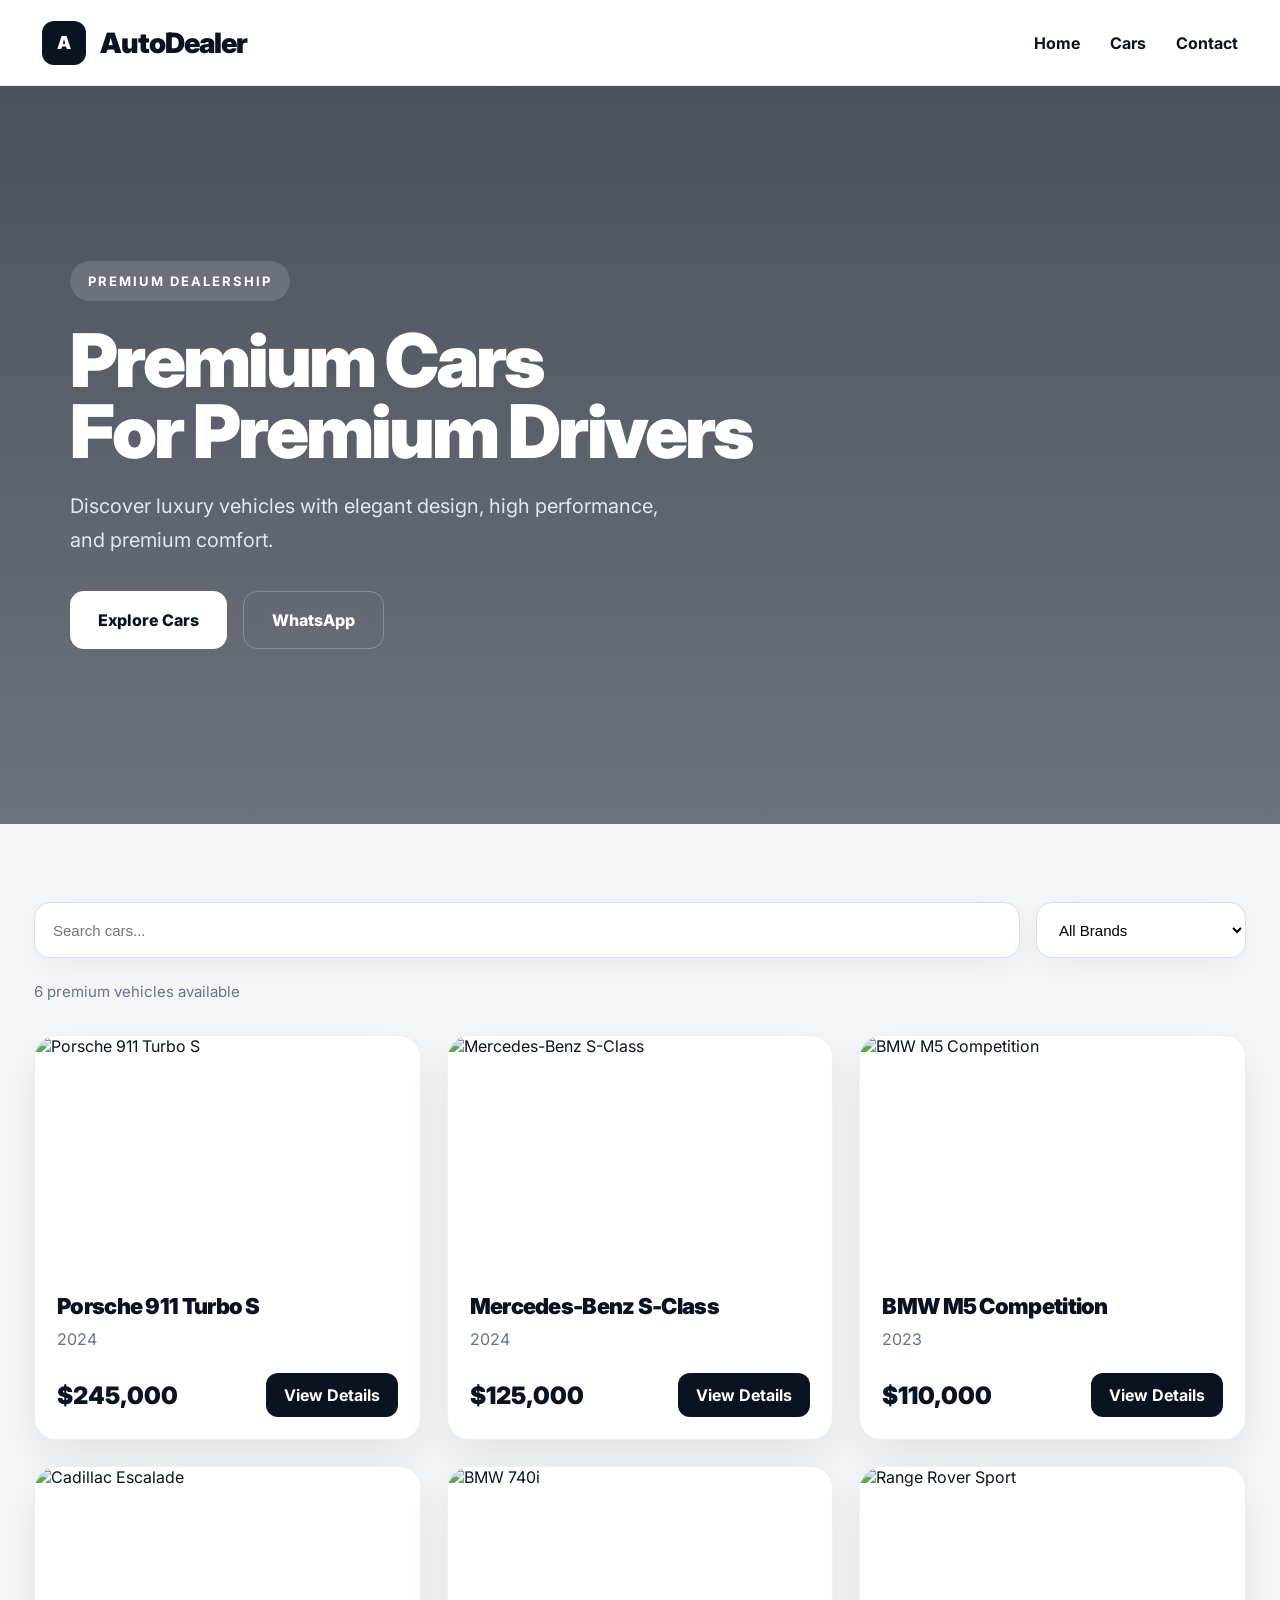
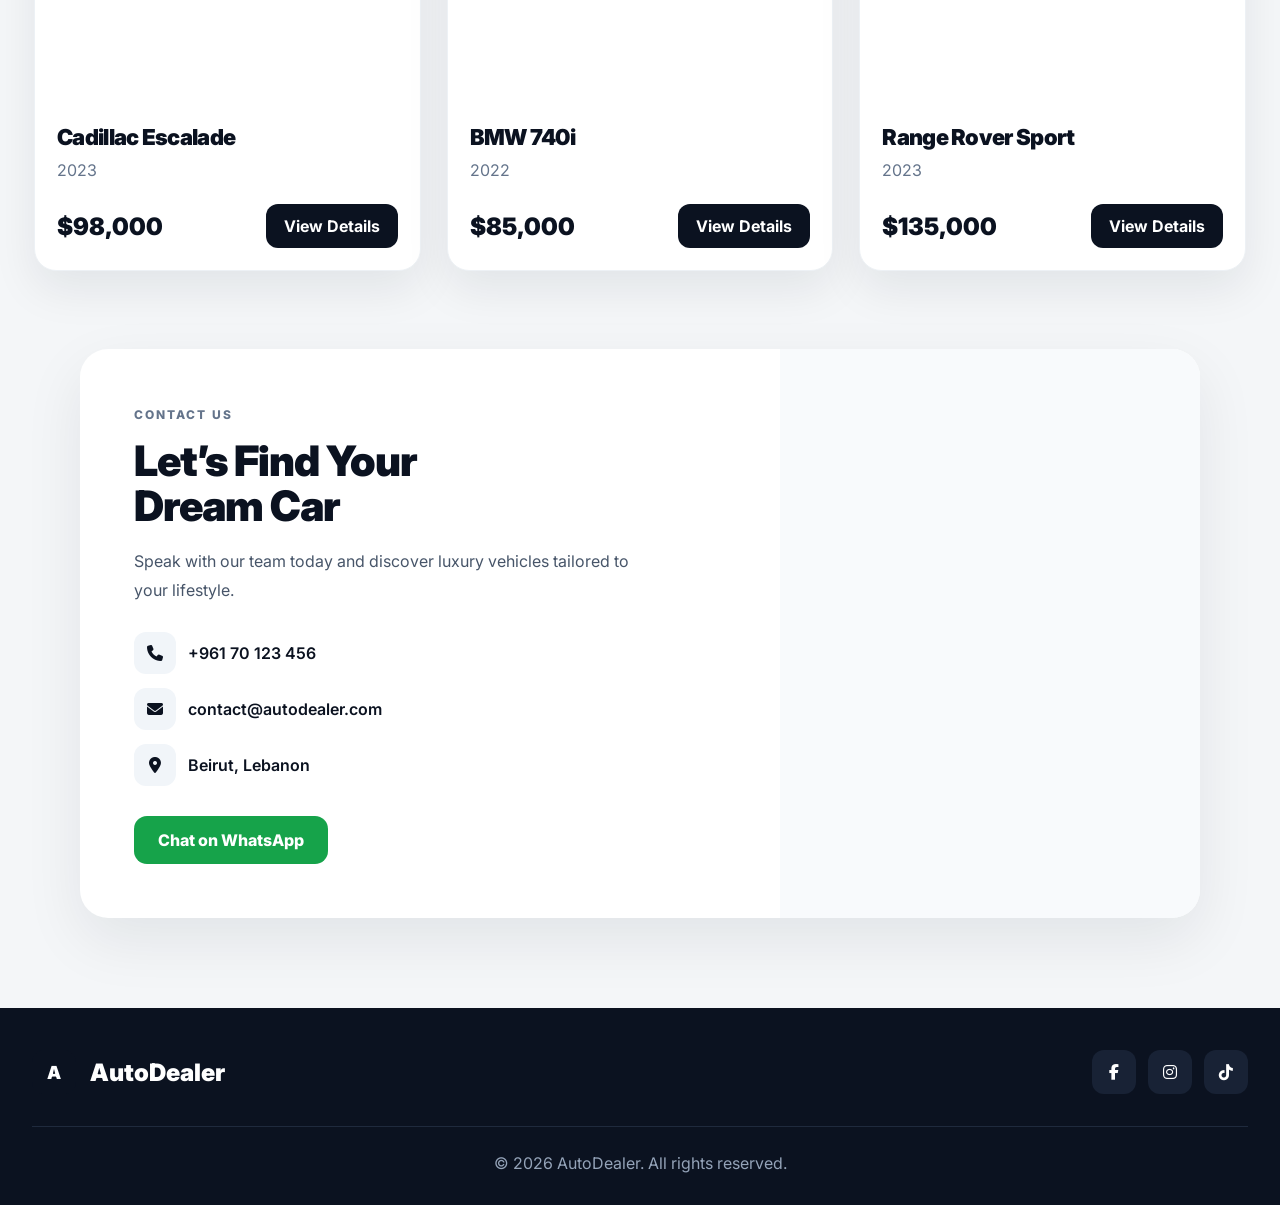
==== commit 8cbb0a24: "updates" ====
--- a/index.html
+++ b/index.html
@@ -158,10 +158,10 @@
     <div class="contact-right">
 
       <iframe
-        src="https://www.google.com/maps?q=beirut%20lebanon&output=embed"
-        loading="lazy"
-        allowfullscreen
-      ></iframe>
+  src="https://www.google.com/maps?q=Beirut%20Lebanon&z=15&output=embed"
+  loading="lazy"
+  allowfullscreen
+></iframe>
 
     </div>
 
--- a/style.css
+++ b/style.css
@@ -9,7 +9,7 @@
 }
 
 body {
-  font-family: "Inter", sans-serif;
+  font-family: "Inter", Arial, sans-serif;
   background: #f4f6f8;
   color: #0b1220;
   overflow-x: hidden;
@@ -22,11 +22,9 @@
   inset: 0;
   background: #0b1220;
   z-index: 9999;
-
   display: flex;
   align-items: center;
   justify-content: center;
-
   transition: 0.5s ease;
 }
 
@@ -45,16 +43,12 @@
   border-radius: 24px;
   background: white;
   color: #0b1220;
-
   display: flex;
   align-items: center;
   justify-content: center;
-
   font-size: 34px;
   font-weight: 900;
-
   margin: 0 auto 18px;
-
   animation: pulse 1.2s infinite;
 }
 
@@ -82,21 +76,16 @@
 /* HEADER */
 
 .header {
-  height: 90px;
-  background: rgba(255,255,255,0.92);
-
+  height: 86px;
+  background: rgba(255, 255, 255, 0.94);
   backdrop-filter: blur(10px);
-
   position: sticky;
   top: 0;
   z-index: 1000;
-
   display: flex;
   align-items: center;
   justify-content: space-between;
-
   padding: 0 42px;
-
   border-bottom: 1px solid #edf0f3;
 }
 
@@ -109,18 +98,15 @@
 .logo-box {
   width: 44px;
   height: 44px;
-
   border-radius: 12px;
-
   background: #0b1220;
   color: white;
-
   display: flex;
   align-items: center;
   justify-content: center;
-
   font-weight: 900;
   font-size: 18px;
+  flex-shrink: 0;
 }
 
 .header h1 {
@@ -146,12 +132,9 @@
   position: absolute;
   left: 0;
   bottom: -6px;
-
   width: 0%;
   height: 2px;
-
   background: #0b1220;
-
   transition: 0.3s ease;
 }
 
@@ -162,28 +145,22 @@
 /* HERO */
 
 .hero {
-  min-height: 88vh;
-
+  min-height: 82vh;
   background:
     linear-gradient(
-      rgba(11,18,32,.72),
-      rgba(11,18,32,.58)
+      rgba(11, 18, 32, 0.72),
+      rgba(11, 18, 32, 0.58)
     ),
     url("https://images.pexels.com/photos/3802510/pexels-photo-3802510.jpeg");
-
   background-size: cover;
   background-position: center;
-
-  display: flex;
-  align-items: center;
-
-  position: relative;
+  display: flex;
+  align-items: center;
 }
 
 .hero-overlay {
   max-width: 760px;
   padding-left: 70px;
-
   animation: heroFade 1s ease;
 }
 
@@ -201,21 +178,14 @@
 
 .hero-tag {
   display: inline-block;
-
-  background: rgba(255,255,255,0.14);
-
+  background: rgba(255, 255, 255, 0.14);
   color: white;
-
   padding: 12px 18px;
-
   border-radius: 999px;
-
   font-size: 13px;
   font-weight: 700;
   letter-spacing: 2px;
-
   margin-bottom: 24px;
-
   backdrop-filter: blur(6px);
 }
 
@@ -223,10 +193,8 @@
   font-size: 74px;
   line-height: 0.96;
   color: white;
-
   font-weight: 900;
   letter-spacing: -3px;
-
   margin-bottom: 22px;
 }
 
@@ -234,9 +202,7 @@
   font-size: 20px;
   line-height: 1.7;
   color: #e2e8f0;
-
   max-width: 620px;
-
   margin-bottom: 34px;
 }
 
@@ -248,16 +214,12 @@
 .hero-btn {
   height: 58px;
   padding: 0 28px;
-
   border-radius: 14px;
-
   display: flex;
   align-items: center;
   justify-content: center;
-
   text-decoration: none;
   font-weight: 800;
-
   transition: 0.3s ease;
 }
 
@@ -271,52 +233,43 @@
 }
 
 .light-btn {
-  border: 1px solid rgba(255,255,255,0.24);
+  border: 1px solid rgba(255, 255, 255, 0.24);
   color: white;
   backdrop-filter: blur(8px);
 }
 
 .light-btn:hover {
-  background: rgba(255,255,255,0.08);
-}
-
-/* MAIN */
+  background: rgba(255, 255, 255, 0.08);
+}
+
+/* HOME CONTAINER */
 
 .container {
-  max-width: 1380px;
+  max-width: 1260px;
   margin: 0 auto;
-  padding: 90px 28px;
+  padding: 78px 24px;
 }
 
 /* FILTERS */
 
 .filters {
   display: grid;
-  grid-template-columns: 1fr 220px;
+  grid-template-columns: 1fr 210px;
   gap: 16px;
-
   margin-bottom: 24px;
 }
 
 .filters input,
 .filters select {
-  height: 58px;
-
-  border-radius: 18px;
-
+  height: 56px;
+  border-radius: 16px;
   border: 1px solid #d9e0ea;
-
   background: white;
-
   padding: 0 18px;
-
   font-size: 15px;
-
   outline: none;
-
   transition: 0.3s ease;
-
-  box-shadow: 0 10px 35px rgba(15,23,42,0.05);
+  box-shadow: 0 10px 35px rgba(15, 23, 42, 0.05);
 }
 
 .filters input:focus,
@@ -326,7 +279,7 @@
 
 .car-count {
   color: #64748b;
-  margin-bottom: 36px;
+  margin-bottom: 34px;
   font-size: 15px;
 }
 
@@ -335,35 +288,29 @@
 .cars-grid {
   display: grid;
   grid-template-columns: repeat(3, 1fr);
-  gap: 30px;
+  gap: 26px;
 }
 
 .car-card {
   background: white;
-
-  border-radius: 24px;
-
+  border-radius: 22px;
   overflow: hidden;
-
   border: 1px solid #edf1f5;
-
-  box-shadow: 0 18px 45px rgba(15,23,42,0.08);
-
+  box-shadow: 0 18px 45px rgba(15, 23, 42, 0.08);
   transition: 0.35s ease;
-
   cursor: pointer;
 }
 
 .car-card:hover {
   transform: translateY(-8px);
-  box-shadow: 0 24px 65px rgba(15,23,42,0.13);
+  box-shadow: 0 24px 65px rgba(15, 23, 42, 0.13);
 }
 
 .car-card img {
   width: 100%;
-  height: 260px;
+  height: 235px;
   object-fit: cover;
-
+  display: block;
   transition: 0.4s ease;
 }
 
@@ -372,20 +319,19 @@
 }
 
 .car-info {
-  padding: 24px;
+  padding: 22px;
 }
 
 .car-info h3 {
-  font-size: 25px;
-  font-weight: 900;
-  letter-spacing: -1px;
-
+  font-size: 22px;
+  font-weight: 900;
+  letter-spacing: -0.7px;
   margin-bottom: 10px;
 }
 
 .year {
   color: #64748b;
-  margin-bottom: 28px;
+  margin-bottom: 24px;
 }
 
 .car-bottom {
@@ -396,105 +342,265 @@
 }
 
 .price {
-  font-size: 28px;
+  font-size: 24px;
   font-weight: 900;
 }
 
 .details-btn {
   background: #0b1220;
   color: white;
-
   text-decoration: none;
-
-  padding: 13px 20px;
-
+  padding: 12px 18px;
   border-radius: 12px;
-
   font-weight: 700;
-
   transition: 0.3s ease;
+  white-space: nowrap;
 }
 
 .details-btn:hover {
   background: #1e293b;
 }
 
-/* CONTACT */
+/* DETAILS PAGE FIX */
+
+.details-page {
+  max-width: 1180px;
+  margin: 0 auto;
+  padding: 42px 24px 90px;
+}
+
+.back-link {
+  display: inline-flex;
+  align-items: center;
+  margin-bottom: 24px;
+  color: #334155;
+  text-decoration: none;
+  font-size: 16px;
+  font-weight: 700;
+}
+
+.back-link:hover {
+  color: #0b1220;
+}
+
+.details-card {
+  background: #ffffff;
+  border: 1px solid #eef1f5;
+  border-radius: 28px;
+  overflow: hidden;
+  box-shadow: 0 24px 70px rgba(15, 23, 42, 0.1);
+}
+
+.main-image-wrap {
+  width: 100%;
+  height: 460px;
+  background: #e5e7eb;
+  overflow: hidden;
+}
+
+.main-image-wrap img {
+  width: 100%;
+  height: 100%;
+  object-fit: cover;
+  display: block;
+  transition: 0.25s ease;
+}
+
+.thumbs {
+  display: flex;
+  gap: 12px;
+  padding: 18px 24px;
+  background: #f8fafc;
+  overflow-x: auto;
+}
+
+.thumb {
+  width: 105px;
+  height: 76px;
+  border: 2px solid transparent;
+  border-radius: 14px;
+  overflow: hidden;
+  padding: 0;
+  cursor: pointer;
+  background: white;
+  flex-shrink: 0;
+}
+
+.thumb.active {
+  border-color: #0b1220;
+}
+
+.thumb img {
+  width: 100%;
+  height: 100%;
+  object-fit: cover;
+}
+
+.details-info {
+  display: flex;
+  justify-content: space-between;
+  gap: 30px;
+  padding: 42px 40px 22px;
+}
+
+.details-info h2 {
+  font-size: 42px;
+  line-height: 1.05;
+  font-weight: 900;
+  letter-spacing: -1px;
+  margin-bottom: 10px;
+}
+
+.details-year {
+  font-size: 18px;
+  color: #64748b;
+}
+
+.details-price {
+  font-size: 40px;
+  font-weight: 900;
+  letter-spacing: -1px;
+  white-space: nowrap;
+}
+
+.section-title {
+  padding: 0 40px;
+  margin-top: 30px;
+  font-size: 25px;
+  font-weight: 900;
+}
+
+.specs {
+  display: grid;
+  grid-template-columns: repeat(3, 1fr);
+  padding: 24px 40px 34px;
+  gap: 24px;
+}
+
+.specs div {
+  background: #f8fafc;
+  padding: 18px;
+  border-radius: 16px;
+}
+
+.specs span {
+  display: block;
+  color: #64748b;
+  font-size: 14px;
+  margin-bottom: 8px;
+}
+
+.specs strong {
+  font-size: 17px;
+}
+
+.line {
+  height: 1px;
+  background: #e2e8f0;
+  margin: 0 40px;
+}
+
+.description {
+  padding: 22px 40px 34px;
+  font-size: 18px;
+  line-height: 1.7;
+  color: #334155;
+}
+
+.details-actions {
+  display: grid;
+  grid-template-columns: 1fr 180px;
+  gap: 14px;
+  padding: 0 40px 40px;
+}
+
+.whatsapp-big {
+  height: 58px;
+  background: #16a34a;
+  color: white;
+  border-radius: 14px;
+  text-decoration: none;
+  display: flex;
+  align-items: center;
+  justify-content: center;
+  font-weight: 800;
+  font-size: 17px;
+}
+
+.back-btn {
+  height: 58px;
+  background: #f1f5f9;
+  color: #0b1220;
+  border-radius: 14px;
+  text-decoration: none;
+  display: flex;
+  align-items: center;
+  justify-content: center;
+  font-weight: 800;
+}
+
+/* CONTACT - SMALLER CLEANER MAP */
 
 .contact-section {
-  max-width: 1380px;
-  margin: 0 auto 120px;
-
+  max-width: 1120px;
+  margin: 0 auto 90px;
   background: white;
-
-  border-radius: 34px;
-
+  border-radius: 28px;
   overflow: hidden;
-
   display: grid;
-  grid-template-columns: 1fr 1fr;
-
-  box-shadow: 0 24px 70px rgba(15,23,42,0.08);
+  grid-template-columns: 1fr 420px;
+  min-height: 430px;
+  box-shadow: 0 22px 60px rgba(15, 23, 42, 0.08);
 }
 
 .contact-left {
-  padding: 70px;
+  padding: 54px;
 }
 
 .contact-small {
   display: inline-block;
-
-  font-size: 13px;
+  font-size: 12px;
   font-weight: 800;
-
   letter-spacing: 2px;
-
   color: #64748b;
-
+  margin-bottom: 16px;
+}
+
+.contact-left h2 {
+  font-size: 42px;
+  line-height: 1.08;
+  font-weight: 900;
   margin-bottom: 18px;
-}
-
-.contact-left h2 {
-  font-size: 52px;
-  line-height: 1.05;
-
-  font-weight: 900;
-
-  margin-bottom: 22px;
+  letter-spacing: -1px;
 }
 
 .contact-left p {
   color: #475569;
   line-height: 1.8;
-
-  margin-bottom: 34px;
+  margin-bottom: 28px;
+  max-width: 520px;
 }
 
 .contact-items {
   display: flex;
   flex-direction: column;
-  gap: 18px;
-
-  margin-bottom: 34px;
+  gap: 14px;
+  margin-bottom: 30px;
 }
 
 .contact-item {
   display: flex;
   align-items: center;
-  gap: 14px;
-
+  gap: 12px;
   font-weight: 600;
 }
 
 .contact-item i {
-  width: 46px;
-  height: 46px;
-
+  width: 42px;
+  height: 42px;
   border-radius: 12px;
-
   background: #f1f5f9;
   color: #0b1220;
-
   display: flex;
   align-items: center;
   justify-content: center;
@@ -502,29 +608,34 @@
 
 .contact-whatsapp {
   width: fit-content;
-
   background: #16a34a;
   color: white;
-
   text-decoration: none;
-
-  padding: 16px 28px;
-
-  border-radius: 14px;
-
+  padding: 14px 24px;
+  border-radius: 13px;
   font-weight: 800;
-
+  display: inline-flex;
   transition: 0.3s ease;
 }
 
 .contact-whatsapp:hover {
   transform: translateY(-3px);
+}
+
+.contact-right {
+  height: 100%;
+  min-height: 430px;
+  padding: 18px;
+  background: #f8fafc;
 }
 
 .contact-right iframe {
   width: 100%;
   height: 100%;
+  min-height: 394px;
   border: none;
+  border-radius: 20px;
+  display: block;
 }
 
 /* FOOTER */
@@ -532,14 +643,12 @@
 .footer {
   background: #0b1220;
   color: white;
-
-  padding: 46px 32px 34px;
+  padding: 42px 32px 32px;
 }
 
 .footer-top {
-  max-width: 1380px;
+  max-width: 1260px;
   margin: 0 auto;
-
   display: flex;
   align-items: center;
   justify-content: space-between;
@@ -562,20 +671,15 @@
 }
 
 .socials a {
-  width: 46px;
-  height: 46px;
-
+  width: 44px;
+  height: 44px;
   border-radius: 12px;
-
   background: #182235;
   color: white;
-
   display: flex;
   align-items: center;
   justify-content: center;
-
   text-decoration: none;
-
   transition: 0.3s ease;
 }
 
@@ -585,15 +689,11 @@
 }
 
 .footer-bottom {
-  max-width: 1380px;
-  margin: 34px auto 0;
-
+  max-width: 1260px;
+  margin: 32px auto 0;
   border-top: 1px solid #1f2a3d;
-
-  padding-top: 28px;
-
+  padding-top: 26px;
   text-align: center;
-
   color: #94a3b8;
 }
 
@@ -602,7 +702,6 @@
 .fade-up {
   opacity: 0;
   transform: translateY(40px);
-
   transition: all 0.8s ease;
 }
 
@@ -614,8 +713,8 @@
 /* MOBILE */
 
 @media (max-width: 900px) {
-
   .header {
+    height: 78px;
     padding: 0 18px;
   }
 
@@ -623,12 +722,28 @@
     display: none;
   }
 
+  .logo-box {
+    width: 38px;
+    height: 38px;
+    border-radius: 10px;
+    font-size: 16px;
+  }
+
+  .header h1 {
+    font-size: 23px;
+  }
+
+  .hero {
+    min-height: 72vh;
+  }
+
   .hero-overlay {
     padding: 0 24px;
   }
 
   .hero h2 {
     font-size: 42px;
+    letter-spacing: -1.5px;
   }
 
   .hero p {
@@ -640,7 +755,7 @@
   }
 
   .container {
-    padding: 60px 16px;
+    padding: 54px 16px;
   }
 
   .filters {
@@ -651,25 +766,132 @@
     grid-template-columns: 1fr;
   }
 
+  .car-card {
+    border-radius: 18px;
+  }
+
   .car-card img {
-    height: 220px;
-  }
+    height: 210px;
+  }
+
+  .car-info h3 {
+    font-size: 20px;
+  }
+
+  .price {
+    font-size: 22px;
+  }
+
+  .details-btn {
+    font-size: 13px;
+    padding: 11px 14px;
+  }
+
+  /* DETAILS MOBILE FIX */
+
+  .details-page {
+    padding: 24px 14px 70px;
+  }
+
+  .back-link {
+    font-size: 14px;
+    margin-bottom: 18px;
+  }
+
+  .details-card {
+    border-radius: 20px;
+  }
+
+  .main-image-wrap {
+    height: 265px;
+  }
+
+  .thumbs {
+    padding: 12px;
+  }
+
+  .thumb {
+    width: 82px;
+    height: 60px;
+    border-radius: 10px;
+  }
+
+  .details-info {
+    padding: 24px 20px 8px;
+    flex-direction: column;
+    gap: 12px;
+  }
+
+  .details-info h2 {
+    font-size: 28px;
+  }
+
+  .details-price {
+    font-size: 28px;
+  }
+
+  .details-year {
+    font-size: 15px;
+  }
+
+  .section-title {
+    padding: 0 20px;
+    font-size: 20px;
+    margin-top: 24px;
+  }
+
+  .specs {
+    grid-template-columns: 1fr;
+    padding: 18px 20px 24px;
+    gap: 12px;
+  }
+
+  .line {
+    margin: 0 20px;
+  }
+
+  .description {
+    padding: 18px 20px 26px;
+    font-size: 15px;
+  }
+
+  .details-actions {
+    grid-template-columns: 1fr;
+    padding: 0 20px 24px;
+  }
+
+  .whatsapp-big,
+  .back-btn {
+    height: 54px;
+    font-size: 14px;
+  }
+
+  /* CONTACT MOBILE */
 
   .contact-section {
     grid-template-columns: 1fr;
     margin: 0 16px 70px;
+    border-radius: 22px;
+    min-height: auto;
   }
 
   .contact-left {
-    padding: 36px 24px;
+    padding: 32px 22px;
   }
 
   .contact-left h2 {
-    font-size: 34px;
+    font-size: 32px;
   }
 
   .contact-right {
-    height: 340px;
+    height: 260px;
+    min-height: 260px;
+    padding: 14px;
+  }
+
+  .contact-right iframe {
+    min-height: 232px;
+    border-radius: 16px;
   }
 
   .footer-top {
